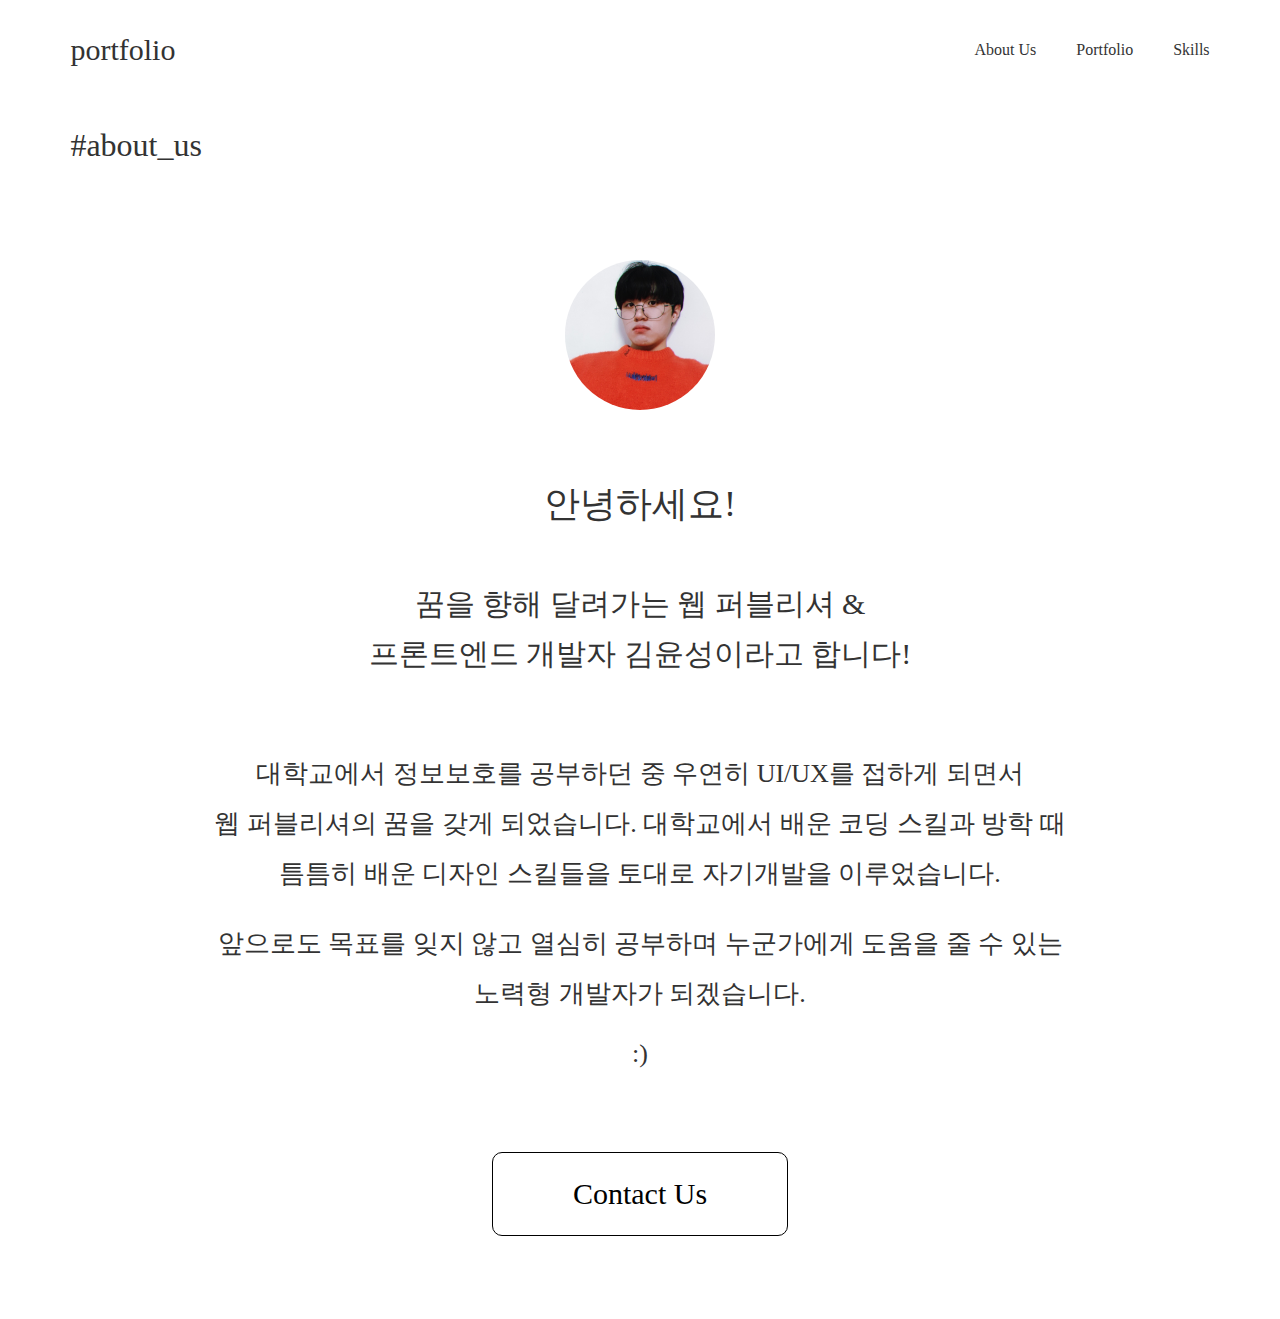
==== index.html @ e4e5bfb5 "Add files via upload" ====
<!DOCTYPE html>
<html lang="en">
<head>
    <meta charset="UTF-8">
    <meta name="viewport" content="width=device-width, initial-scale=1.0">
    <link rel="stylesheet" href="style/index-header.css">
    <title>Document</title>
</head>
<body>
    <header>
        <div class="mobile_header">
            <div class="logo">portfolio</div>

            <div class="hamburger_menu">
                <span class="line" id="top"></span>
                <span class="line" id="middle"></span>
                <span class="line" id="bottom"></span>
            </div>

            <ul class="pc_header-menu">
                <li><a href="">About Us</a></li>
                <li><a href="">Portfolio</a></li>
                <li><a href="">Skills</a></li>
            </ul>
        </div>

    </header>

    <div class="bodywrap">
        <section class="contents">
            <div class="contents-header">#about_us</div>
            <div class="contents-profile_image"><img src="image/profile_image.jpg"></div>
            <h2>안녕하세요!</h2>
            <h1>꿈을 향해 달려가는 웹 퍼블리셔 &<br>프론트엔드 개발자 김윤성이라고 합니다!</h1>
            <div class="contents-info">
                <p>대학교에서 정보보호를 공부하던 중 우연히 UI/UX를<br>
                    접하게 되면서 웹 퍼블리셔의 꿈을 갖게 되었습니다.<br>
                </p>
                <p>대학교에서 배운 코딩 스킬과 방학 때 틈틈히 배운<br>
                    디자인 스킬들을 토대로 자기개발을 이루었습니다.<br>
                </p>
                <p>앞으로도 목표를 잊지 않고 열심히 공부하며 누군가에게 도움을<br>
                    줄 수 있는 노력형 개발자가 되겠습니다.<br>
                </p>
                :)
            </div>

            <div class="pc_contents-info">
                <p>대학교에서 정보보호를 공부하던 중 우연히 UI/UX를 접하게 되면서<br>
                    웹 퍼블리셔의 꿈을 갖게 되었습니다. 대학교에서 배운 코딩 스킬과 방학 때<br>
                    틈틈히 배운 디자인 스킬들을 토대로 자기개발을 이루었습니다.<br>
                </p>
                <p>앞으로도 목표를 잊지 않고 열심히 공부하며 누군가에게 도움을 줄 수 있는<br>
                    노력형 개발자가 되겠습니다.<br>
                </p>
                :)
            </div>
        </section>

        <section class="contact_button">
            <button>Contact Us</button>
        </section>
    </div>

    <div class="modal">
        <div class="modal_layer">
            <div class="modal_layer-header">#contact_us</div>
            <ul class="modal_layer-table">
                <li>E-mail</li>
                <li>gys_0007@naver.com</li>
                <li>H.P.</li>
                <li>+82 6628 2462</li>
                <li>Github</li>
                <li>github.com</li>
            </ul>

            <div class="close_btn">
                <span class="line" id="top"></span>
                <span class="line" id="bottom"></span>
            </div>
        </div>
    </div>

    <section class="hamburger_menu-submenu">
        <div class="submenu">
            <ul>
                <li><a href="/">About Us</a></li>
                <li><a href="/">Portfolio</a></li>
                <li><a href="/">Skills</a></li>
            </ul>
        </div>
    </section>

    <div class=pc_header">
    </div>

    <script src="script/index.js"></script>
</body>
</html>
---- style/index-header.css ----
@charset "UTF-8";
* {
  margin: 0;
  padding: 0;
  font-family: '고도 M';
  font-size: 16px;
  box-sizing: border-box;
  list-style: none;
  color: #333;
}

a {
  display: block;
  text-decoration: none;
  color: #333;
}

body {
  width: 100%;
  height: 100%;
}

header {
  z-index: 999;
  background-color: #fff;
  top: 0;
  position: fixed;
  width: 100%;
  height: 3.975rem;
}

header .mobile_header {
  display: flex;
  justify-content: space-between;
  align-items: center;
  margin: 0 auto;
  width: 89%;
  height: 100%;
}

header .mobile_header .pc_header-menu {
  display: none;
}

header .hamburger_menu {
  position: relative;
  width: 1.25rem;
  height: 1rem;
}

header .hamburger_menu .line {
  transition: top 0.3s, transform 0.3s;
  position: absolute;
  width: 1.25rem;
  height: 1px;
  background-color: #000;
}

header .hamburger_menu #top {
  top: 0rem;
}

header .hamburger_menu #middle {
  top: 0.5rem;
}

header .hamburger_menu #bottom {
  top: 1rem;
}

.bodywrap {
  margin: 0 auto;
  margin-top: 3.975rem;
  width: 89%;
}

.bodywrap .contents {
  width: 100%;
}

.bodywrap .contents .contents-header {
  width: 100%;
  height: 2rem;
  line-height: 2rem;
}

.bodywrap .contents .contents-profile_image {
  width: 100%;
  margin: 0 auto;
  text-align: center;
  height: 5.125rem;
  margin: 20px 0;
}

.bodywrap .contents .contents-profile_image img {
  border-radius: 50px;
  width: 5.125rem;
}

.bodywrap .contents h2 {
  text-align: center;
  font-weight: 300;
  font-size: 1rem;
}

.bodywrap .contents h1 {
  text-align: center;
  margin-top: 1.25rem;
  font-size: 0.625rem;
  font-weight: 300;
  line-height: 1.25rem;
}

.bodywrap .contents .contents-info {
  margin-top: 2.9375rem;
  text-align: center;
  font-size: 0.625rem;
}

.bodywrap .contents .contents-info p {
  line-height: 1.25rem;
  font-size: 0.625rem;
  font-family: "나눔바른고딕";
  margin-bottom: 1rem;
  color: #3B3B3B;
}

.bodywrap .contact_button {
  text-align: center;
  margin: 5.125rem 0;
}

.bodywrap .contact_button button {
  color: #000;
  padding: 1rem 3.75rem;
  border-radius: 10px;
  background-color: transparent;
  border: 1px solid #000;
  transition: all 0.3s;
}

.bodywrap .contact_button button:hover {
  background-color: #000;
  color: #fff;
}

.modal {
  display: none;
  position: fixed;
  top: 0;
  left: 0;
  width: 100%;
  height: 100%;
  background-color: rgba(40, 40, 40, 0.5);
}

.modal .modal_layer {
  position: absolute;
  margin: 0 auto;
  top: 50%;
  left: 50%;
  margin: -9.187rem 0 0 -39%;
  width: 78%;
  height: 18.375rem;
  background-color: #fff;
}

.modal .modal_layer .modal_layer-header {
  font-size: 1rem;
  padding: 1.25rem;
  margin: 0 auto;
}

.modal .modal_layer .modal_layer-table {
  display: grid;
  grid-template-columns: 40% 80%;
  text-align: left;
  width: 78.125%;
  margin: 0 auto;
}

.modal .modal_layer .modal_layer-table li {
  padding: 10px 0;
}

.modal .modal_layer .modal_layer-table li:nth-child(2n-1) {
  font-size: 0.875rem;
}

.modal .modal_layer .modal_layer-table li:nth-child(2n) {
  font-family: "나눔바른고딕";
  font-size: 0.875rem;
  width: 60%;
}

.modal .modal_layer .close_btn {
  position: relative;
  width: 20px;
  height: 20px;
  margin: 0 auto;
  margin-top: 80px;
}

.modal .modal_layer .close_btn .line {
  position: absolute;
  top: 50%;
  display: block;
  width: 100%;
  height: 1px;
  background-color: #000;
}

.modal .modal_layer .close_btn #top {
  transform: rotate(45deg);
}

.modal .modal_layer .close_btn #bottom {
  transform: rotate(-45deg);
}

.hamburger_menu-submenu {
  display: none;
  position: fixed;
  top: 3.975rem;
  left: 0;
  background-color: rgba(40, 40, 40, 0.5);
  width: 100%;
  height: 100%;
}

.hamburger_menu-submenu .submenu {
  transition: all 0.5s;
  position: absolute;
  left: 100%;
  width: 50%;
  background-color: #fff;
  height: 100%;
}

.hamburger_menu-submenu .submenu ul {
  margin-top: 15px;
}

.hamburger_menu-submenu .submenu ul li a {
  padding: 15px 40px;
  font-size: 1.25rem;
}

@media all and (min-width: 768px) {
  header {
    height: 5rem;
  }
  header .mobile_header .logo {
    font-size: 1.5rem;
  }
  header .mobile_header .hamburger_menu {
    width: 1.875rem;
    height: 1.5rem;
  }
  header .mobile_header .hamburger_menu .line {
    width: 100%;
  }
  header .mobile_header .hamburger_menu #top {
    top: 0rem;
  }
  header .mobile_header .hamburger_menu #middle {
    top: 0.75rem;
  }
  header .mobile_header .hamburger_menu #bottom {
    top: 1.5rem;
  }
  .bodywrap {
    margin-top: 5rem;
    width: 89%;
  }
  .bodywrap .contents .contents-header {
    font-size: 1.875rem;
    height: 4rem;
    line-height: 4rem;
  }
  .bodywrap .contents .contents-profile_image {
    width: 100%;
    margin: 0 auto;
    text-align: center;
    height: 6.25rem;
    margin: 30px 0;
  }
  .bodywrap .contents .contents-profile_image img {
    border-radius: 50px;
    width: 6.25rem;
  }
  .bodywrap .contents h2 {
    font-size: 1.875rem;
  }
  .bodywrap .contents h1 {
    margin-top: 1.875rem;
    font-size: 1.25rem;
    line-height: 1.875rem;
  }
  .bodywrap .contents .contents-info {
    margin-top: 5.1875rem;
    font-size: 1.25rem;
  }
  .bodywrap .contents .contents-info p {
    line-height: 1.875rem;
    font-size: 1.25rem;
    margin-bottom: 1.25rem;
  }
  .bodywrap .contact_button {
    margin: 5.1875rem 0;
  }
  .bodywrap .contact_button button {
    padding: 1.5rem 5rem;
    font-size: 1.875rem;
  }
  .modal {
    display: none;
    position: fixed;
    top: 0;
    left: 0;
    width: 100%;
    height: 100%;
    background-color: rgba(40, 40, 40, 0.5);
  }
  .modal .modal_layer {
    position: absolute;
    margin: 0 auto;
    top: 50%;
    left: 50%;
    margin: -9.187rem 0 0 -39%;
    width: 78%;
    height: 18.375rem;
    background-color: #fff;
  }
  .modal .modal_layer .modal_layer-header {
    font-size: 1rem;
    padding: 1.25rem;
    margin: 0 auto;
  }
  .modal .modal_layer .modal_layer-table {
    display: grid;
    grid-template-columns: 40% 80%;
    text-align: left;
    width: 78.125%;
    margin: 0 auto;
  }
  .modal .modal_layer .modal_layer-table li {
    padding: 10px 0;
  }
  .modal .modal_layer .modal_layer-table li:nth-child(2n-1) {
    font-size: 0.875rem;
  }
  .modal .modal_layer .modal_layer-table li:nth-child(2n) {
    font-family: "나눔바른고딕";
    font-size: 0.875rem;
    width: 60%;
  }
  .modal .modal_layer .close_btn {
    position: relative;
    width: 20px;
    height: 20px;
    margin: 0 auto;
    margin-top: 80px;
  }
  .modal .modal_layer .close_btn .line {
    position: absolute;
    top: 50%;
    display: block;
    width: 100%;
    height: 1px;
    background-color: #000;
  }
  .modal .modal_layer .close_btn #top {
    transform: rotate(45deg);
  }
  .modal .modal_layer .close_btn #bottom {
    transform: rotate(-45deg);
  }
  .hamburger_menu-submenu {
    display: none;
    position: fixed;
    top: 5rem;
    left: 0;
    background-color: rgba(40, 40, 40, 0.5);
    width: 100%;
    height: 100%;
  }
  .hamburger_menu-submenu .submenu {
    transition: all 0.5s;
    position: absolute;
    left: 100%;
    width: 50%;
    background-color: #fff;
    height: 100%;
  }
  .hamburger_menu-submenu .submenu ul {
    margin-top: 15px;
  }
  .hamburger_menu-submenu .submenu ul li a {
    padding: 15px 40px;
    font-size: 1.25rem;
  }
}

@media all and (min-width: 1024px) {
  header {
    height: 6.25rem;
  }
  header .mobile_header .pc_header-menu {
    display: flex;
    justify-content: flex-end;
  }
  header .mobile_header .pc_header-menu li {
    margin: 0 1.25rem;
  }
  header .mobile_header .pc_header-menu li:last-child {
    margin-right: 0;
  }
  header .mobile_header .logo {
    font-size: 1.8755rem;
  }
  header .mobile_header .hamburger_menu {
    display: none;
  }
  .bodywrap {
    margin-top: 6.25rem;
    width: 89%;
  }
  .bodywrap .contents .contents-header {
    font-size: 2rem;
    height: 5.625rem;
    line-height: 5.625rem;
  }
  .bodywrap .contents .contents-profile_image {
    width: 100%;
    margin: 0 auto;
    text-align: center;
    height: 9.375rem;
    margin: 4.375rem 0;
  }
  .bodywrap .contents .contents-profile_image img {
    border-radius: 50%;
    width: 9.375rem;
  }
  .bodywrap .contents h2 {
    font-size: 2.25rem;
  }
  .bodywrap .contents h1 {
    margin-top: 3.125rem;
    font-size: 1.875rem;
    line-height: 3.125rem;
  }
  .bodywrap .contents .contents-info {
    display: none;
  }
  .bodywrap .contents .pc_contents-info {
    text-align: center;
    margin-top: 4.375rem;
    font-size: 1.625rem;
    font-weight: 300;
  }
  .bodywrap .contents .pc_contents-info p {
    font-weight: 300;
    font-family: "나눔바른고딕";
    line-height: 3.125rem;
    font-size: 1.625rem;
    margin-bottom: 1.25rem;
  }
  .bodywrap .contact_button {
    margin: 5.1875rem 0;
  }
  .bodywrap .contact_button button {
    padding: 1.5rem 5rem;
    font-size: 1.875rem;
  }
  .modal {
    display: none;
    position: fixed;
    top: 0;
    left: 0;
    width: 100%;
    height: 100%;
    background-color: rgba(40, 40, 40, 0.5);
  }
  .modal .modal_layer {
    position: absolute;
    margin: 0 auto;
    top: 50%;
    left: 50%;
    margin: -9.187rem 0 0 -39%;
    width: 78%;
    height: 18.375rem;
    background-color: #fff;
  }
  .modal .modal_layer .modal_layer-header {
    font-size: 1rem;
    padding: 1.25rem;
    margin: 0 auto;
  }
  .modal .modal_layer .modal_layer-table {
    display: grid;
    grid-template-columns: 40% 80%;
    text-align: left;
    width: 78.125%;
    margin: 0 auto;
  }
  .modal .modal_layer .modal_layer-table li {
    padding: 10px 0;
  }
  .modal .modal_layer .modal_layer-table li:nth-child(2n-1) {
    font-size: 0.875rem;
  }
  .modal .modal_layer .modal_layer-table li:nth-child(2n) {
    font-family: "나눔바른고딕";
    font-size: 0.875rem;
    width: 60%;
  }
  .modal .modal_layer .close_btn {
    position: relative;
    width: 20px;
    height: 20px;
    margin: 0 auto;
    margin-top: 80px;
  }
  .modal .modal_layer .close_btn .line {
    position: absolute;
    top: 50%;
    display: block;
    width: 100%;
    height: 1px;
    background-color: #000;
  }
  .modal .modal_layer .close_btn #top {
    transform: rotate(45deg);
  }
  .modal .modal_layer .close_btn #bottom {
    transform: rotate(-45deg);
  }
  .hamburger_menu-submenu {
    display: none;
    position: fixed;
    top: 6.25rem;
    left: 0;
    background-color: rgba(40, 40, 40, 0.5);
    width: 100%;
    height: 100%;
  }
  .hamburger_menu-submenu .submenu {
    transition: all 0.5s;
    position: absolute;
    left: 100%;
    width: 50%;
    background-color: #fff;
    height: 100%;
  }
  .hamburger_menu-submenu .submenu ul {
    margin-top: 15px;
  }
  .hamburger_menu-submenu .submenu ul li a {
    padding: 15px 40px;
    font-size: 1.25rem;
  }
}
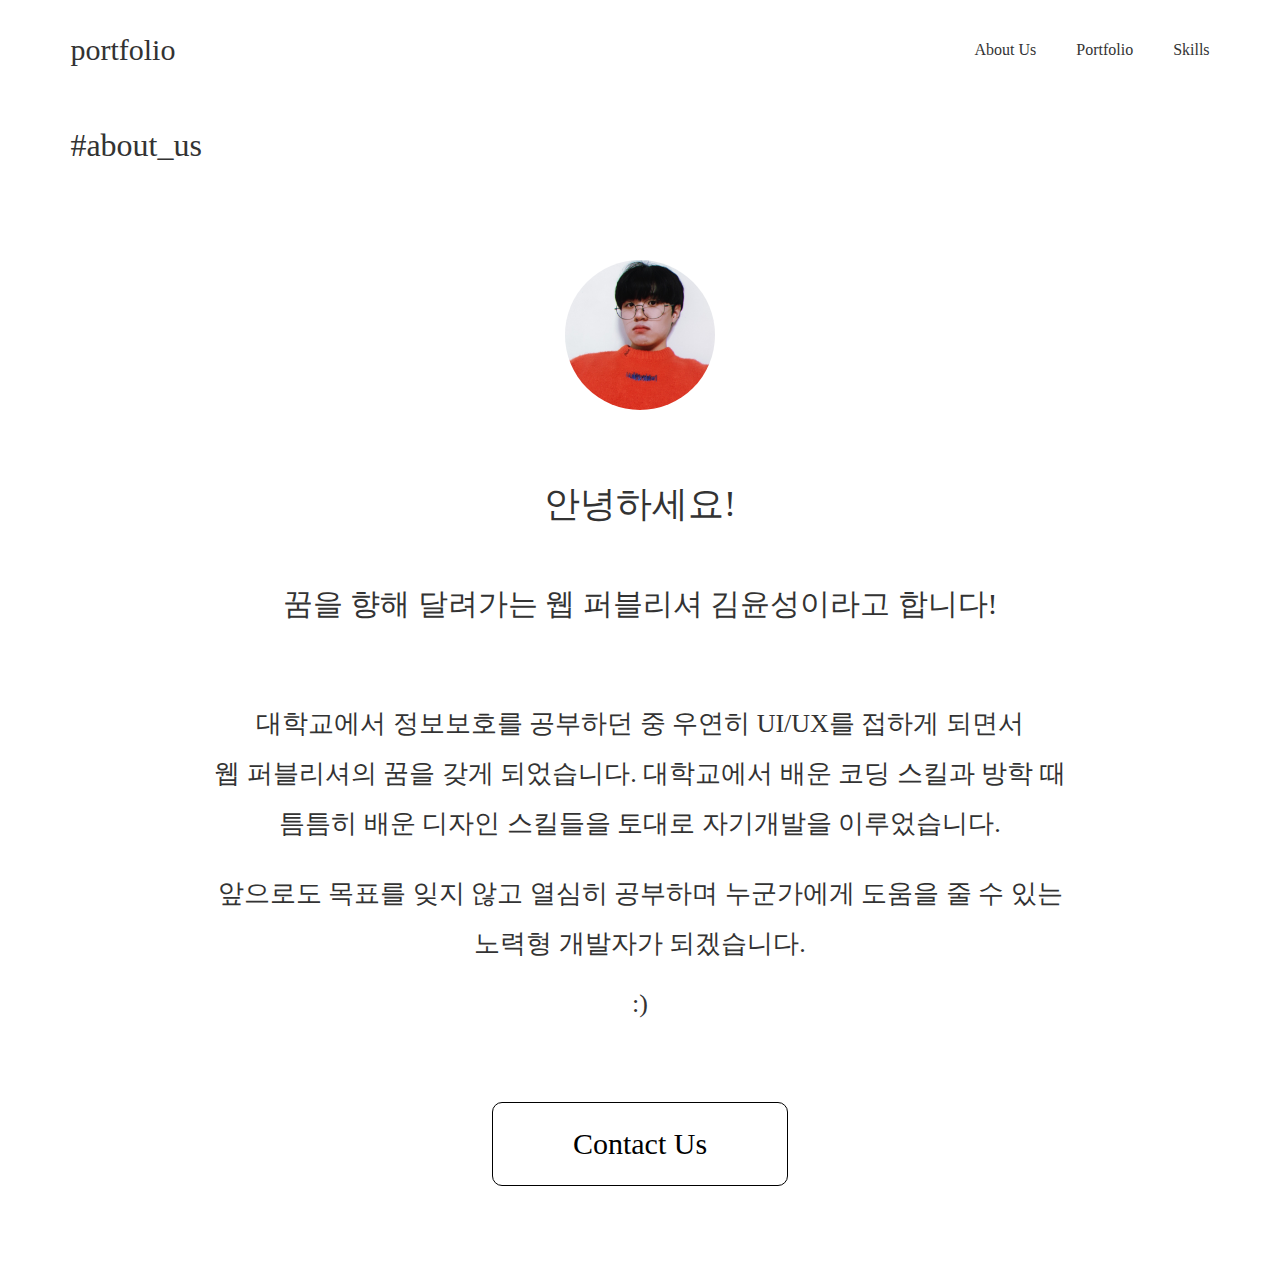
==== commit 8bde92a3: "desktop" ====
--- a/index.html
+++ b/index.html
@@ -30,8 +30,8 @@
         <section class="contents">
             <div class="contents-header">#about_us</div>
             <div class="contents-profile_image"><img src="image/profile_image.jpg"></div>
-            <h2>안녕하세요!</h2>
-            <h1>꿈을 향해 달려가는 웹 퍼블리셔 &<br>프론트엔드 개발자 김윤성이라고 합니다!</h1>
+            <h1>안녕하세요!</h1>
+            <h2>꿈을 향해 달려가는 웹 퍼블리셔 김윤성이라고 합니다!</h2>
             <div class="contents-info">
                 <p>대학교에서 정보보호를 공부하던 중 우연히 UI/UX를<br>
                     접하게 되면서 웹 퍼블리셔의 꿈을 갖게 되었습니다.<br>
--- a/style/index-header.css
+++ b/style/index-header.css
@@ -4,7 +4,8 @@
   padding: 0;
   font-family: '고도 M';
   font-size: 16px;
-  box-sizing: border-box;
+  -webkit-box-sizing: border-box;
+          box-sizing: border-box;
   list-style: none;
   color: #333;
 }
@@ -30,9 +31,15 @@
 }
 
 header .mobile_header {
+  display: -webkit-box;
+  display: -ms-flexbox;
   display: flex;
-  justify-content: space-between;
-  align-items: center;
+  -webkit-box-pack: justify;
+      -ms-flex-pack: justify;
+          justify-content: space-between;
+  -webkit-box-align: center;
+      -ms-flex-align: center;
+          align-items: center;
   margin: 0 auto;
   width: 89%;
   height: 100%;
@@ -49,7 +56,10 @@
 }
 
 header .hamburger_menu .line {
+  -webkit-transition: top 0.3s, -webkit-transform 0.3s;
+  transition: top 0.3s, -webkit-transform 0.3s;
   transition: top 0.3s, transform 0.3s;
+  transition: top 0.3s, transform 0.3s, -webkit-transform 0.3s;
   position: absolute;
   width: 1.25rem;
   height: 1px;
@@ -97,13 +107,13 @@
   width: 5.125rem;
 }
 
-.bodywrap .contents h2 {
+.bodywrap .contents h1 {
   text-align: center;
   font-weight: 300;
   font-size: 1rem;
 }
 
-.bodywrap .contents h1 {
+.bodywrap .contents h2 {
   text-align: center;
   margin-top: 1.25rem;
   font-size: 0.625rem;
@@ -136,6 +146,7 @@
   border-radius: 10px;
   background-color: transparent;
   border: 1px solid #000;
+  -webkit-transition: all 0.3s;
   transition: all 0.3s;
 }
 
@@ -172,8 +183,10 @@
 }
 
 .modal .modal_layer .modal_layer-table {
+  display: -ms-grid;
   display: grid;
-  grid-template-columns: 40% 80%;
+  -ms-grid-columns: 40% 80%;
+      grid-template-columns: 40% 80%;
   text-align: left;
   width: 78.125%;
   margin: 0 auto;
@@ -211,11 +224,13 @@
 }
 
 .modal .modal_layer .close_btn #top {
-  transform: rotate(45deg);
+  -webkit-transform: rotate(45deg);
+          transform: rotate(45deg);
 }
 
 .modal .modal_layer .close_btn #bottom {
-  transform: rotate(-45deg);
+  -webkit-transform: rotate(-45deg);
+          transform: rotate(-45deg);
 }
 
 .hamburger_menu-submenu {
@@ -229,6 +244,7 @@
 }
 
 .hamburger_menu-submenu .submenu {
+  -webkit-transition: all 0.5s;
   transition: all 0.5s;
   position: absolute;
   left: 100%;
@@ -289,10 +305,10 @@
     border-radius: 50px;
     width: 6.25rem;
   }
+  .bodywrap .contents h1 {
+    font-size: 1.875rem;
+  }
   .bodywrap .contents h2 {
-    font-size: 1.875rem;
-  }
-  .bodywrap .contents h1 {
     margin-top: 1.875rem;
     font-size: 1.25rem;
     line-height: 1.875rem;
@@ -338,8 +354,10 @@
     margin: 0 auto;
   }
   .modal .modal_layer .modal_layer-table {
+    display: -ms-grid;
     display: grid;
-    grid-template-columns: 40% 80%;
+    -ms-grid-columns: 40% 80%;
+        grid-template-columns: 40% 80%;
     text-align: left;
     width: 78.125%;
     margin: 0 auto;
@@ -371,10 +389,12 @@
     background-color: #000;
   }
   .modal .modal_layer .close_btn #top {
-    transform: rotate(45deg);
+    -webkit-transform: rotate(45deg);
+            transform: rotate(45deg);
   }
   .modal .modal_layer .close_btn #bottom {
-    transform: rotate(-45deg);
+    -webkit-transform: rotate(-45deg);
+            transform: rotate(-45deg);
   }
   .hamburger_menu-submenu {
     display: none;
@@ -386,6 +406,7 @@
     height: 100%;
   }
   .hamburger_menu-submenu .submenu {
+    -webkit-transition: all 0.5s;
     transition: all 0.5s;
     position: absolute;
     left: 100%;
@@ -407,8 +428,12 @@
     height: 6.25rem;
   }
   header .mobile_header .pc_header-menu {
+    display: -webkit-box;
+    display: -ms-flexbox;
     display: flex;
-    justify-content: flex-end;
+    -webkit-box-pack: end;
+        -ms-flex-pack: end;
+            justify-content: flex-end;
   }
   header .mobile_header .pc_header-menu li {
     margin: 0 1.25rem;
@@ -442,10 +467,10 @@
     border-radius: 50%;
     width: 9.375rem;
   }
+  .bodywrap .contents h1 {
+    font-size: 2.25rem;
+  }
   .bodywrap .contents h2 {
-    font-size: 2.25rem;
-  }
-  .bodywrap .contents h1 {
     margin-top: 3.125rem;
     font-size: 1.875rem;
     line-height: 3.125rem;
@@ -498,8 +523,10 @@
     margin: 0 auto;
   }
   .modal .modal_layer .modal_layer-table {
+    display: -ms-grid;
     display: grid;
-    grid-template-columns: 40% 80%;
+    -ms-grid-columns: 40% 80%;
+        grid-template-columns: 40% 80%;
     text-align: left;
     width: 78.125%;
     margin: 0 auto;
@@ -531,10 +558,12 @@
     background-color: #000;
   }
   .modal .modal_layer .close_btn #top {
-    transform: rotate(45deg);
+    -webkit-transform: rotate(45deg);
+            transform: rotate(45deg);
   }
   .modal .modal_layer .close_btn #bottom {
-    transform: rotate(-45deg);
+    -webkit-transform: rotate(-45deg);
+            transform: rotate(-45deg);
   }
   .hamburger_menu-submenu {
     display: none;
@@ -546,6 +575,7 @@
     height: 100%;
   }
   .hamburger_menu-submenu .submenu {
+    -webkit-transition: all 0.5s;
     transition: all 0.5s;
     position: absolute;
     left: 100%;
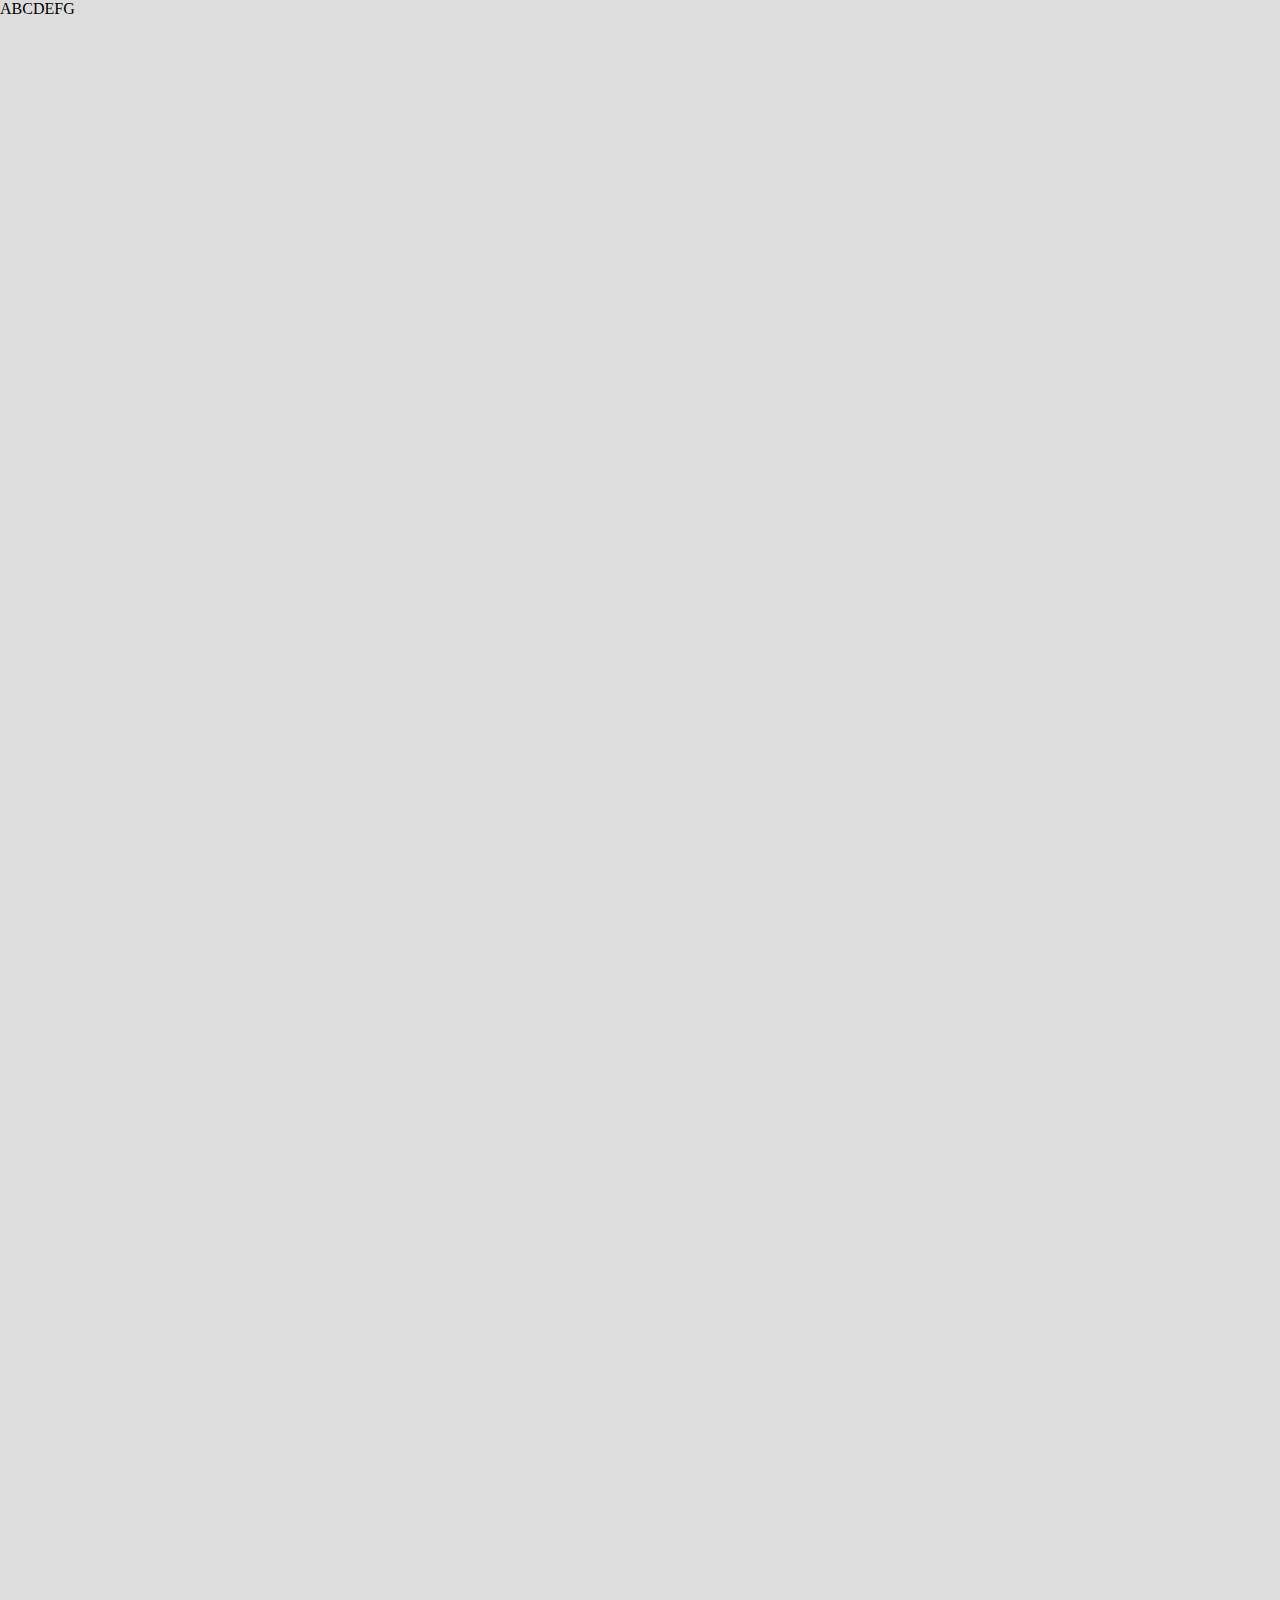
==== commit d7ed1430: "portfolio" ====
--- a/index.html
+++ b/index.html
@@ -2,98 +2,23 @@
 <html lang="en">
 <head>
     <meta charset="UTF-8">
+    <meta http-equiv="X-UA-Compatible" content="IE=edge">
     <meta name="viewport" content="width=device-width, initial-scale=1.0">
-    <link rel="stylesheet" href="style/index-header.css">
+    <link rel="stylesheet" href="style/index.css">
     <title>Document</title>
 </head>
 <body>
-    <header>
-        <div class="mobile_header">
-            <div class="logo">portfolio</div>
-
-            <div class="hamburger_menu">
-                <span class="line" id="top"></span>
-                <span class="line" id="middle"></span>
-                <span class="line" id="bottom"></span>
-            </div>
-
-            <ul class="pc_header-menu">
-                <li><a href="">About Us</a></li>
-                <li><a href="">Portfolio</a></li>
-                <li><a href="">Skills</a></li>
-            </ul>
-        </div>
-
-    </header>
-
-    <div class="bodywrap">
-        <section class="contents">
-            <div class="contents-header">#about_us</div>
-            <div class="contents-profile_image"><img src="image/profile_image.jpg"></div>
-            <h1>안녕하세요!</h1>
-            <h2>꿈을 향해 달려가는 웹 퍼블리셔 김윤성이라고 합니다!</h2>
-            <div class="contents-info">
-                <p>대학교에서 정보보호를 공부하던 중 우연히 UI/UX를<br>
-                    접하게 되면서 웹 퍼블리셔의 꿈을 갖게 되었습니다.<br>
-                </p>
-                <p>대학교에서 배운 코딩 스킬과 방학 때 틈틈히 배운<br>
-                    디자인 스킬들을 토대로 자기개발을 이루었습니다.<br>
-                </p>
-                <p>앞으로도 목표를 잊지 않고 열심히 공부하며 누군가에게 도움을<br>
-                    줄 수 있는 노력형 개발자가 되겠습니다.<br>
-                </p>
-                :)
-            </div>
-
-            <div class="pc_contents-info">
-                <p>대학교에서 정보보호를 공부하던 중 우연히 UI/UX를 접하게 되면서<br>
-                    웹 퍼블리셔의 꿈을 갖게 되었습니다. 대학교에서 배운 코딩 스킬과 방학 때<br>
-                    틈틈히 배운 디자인 스킬들을 토대로 자기개발을 이루었습니다.<br>
-                </p>
-                <p>앞으로도 목표를 잊지 않고 열심히 공부하며 누군가에게 도움을 줄 수 있는<br>
-                    노력형 개발자가 되겠습니다.<br>
-                </p>
-                :)
-            </div>
-        </section>
-
-        <section class="contact_button">
-            <button>Contact Us</button>
-        </section>
-    </div>
-
-    <div class="modal">
-        <div class="modal_layer">
-            <div class="modal_layer-header">#contact_us</div>
-            <ul class="modal_layer-table">
-                <li>E-mail</li>
-                <li>gys_0007@naver.com</li>
-                <li>H.P.</li>
-                <li>+82 6628 2462</li>
-                <li>Github</li>
-                <li>github.com</li>
-            </ul>
-
-            <div class="close_btn">
-                <span class="line" id="top"></span>
-                <span class="line" id="bottom"></span>
-            </div>
-        </div>
-    </div>
-
-    <section class="hamburger_menu-submenu">
-        <div class="submenu">
-            <ul>
-                <li><a href="/">About Us</a></li>
-                <li><a href="/">Portfolio</a></li>
-                <li><a href="/">Skills</a></li>
-            </ul>
-        </div>
-    </section>
-
-    <div class=pc_header">
-    </div>
-
-    <script src="script/index.js"></script>
+    <div class="scroll" 
+    data-0 = "font-size:16px;"
+    data-500 = "font-size: 500px;">ABCDEFG</div>
+    <script src="script/jquery-3.5.1.min.js"></script>
+    <script src="script/skrollr.js"></script>
+    <script type="text/javascript">
+        var s = skrollr.init({
+            edgeStrategy: 'set',
+            easing: 'linear'
+        });
+    </script>
+    <script src="script/script.js"></script>
 </body>
 </html>--- a/style/index.css
+++ b/style/index.css
@@ -0,0 +1,15 @@
+* {
+  margin: 0;
+  padding: 0;
+}
+
+html, body {
+  width: 100%;
+  height: 100%;
+}
+
+.scroll {
+  width: 100%;
+  background-color: #ddd;
+  height: 3000px;
+}
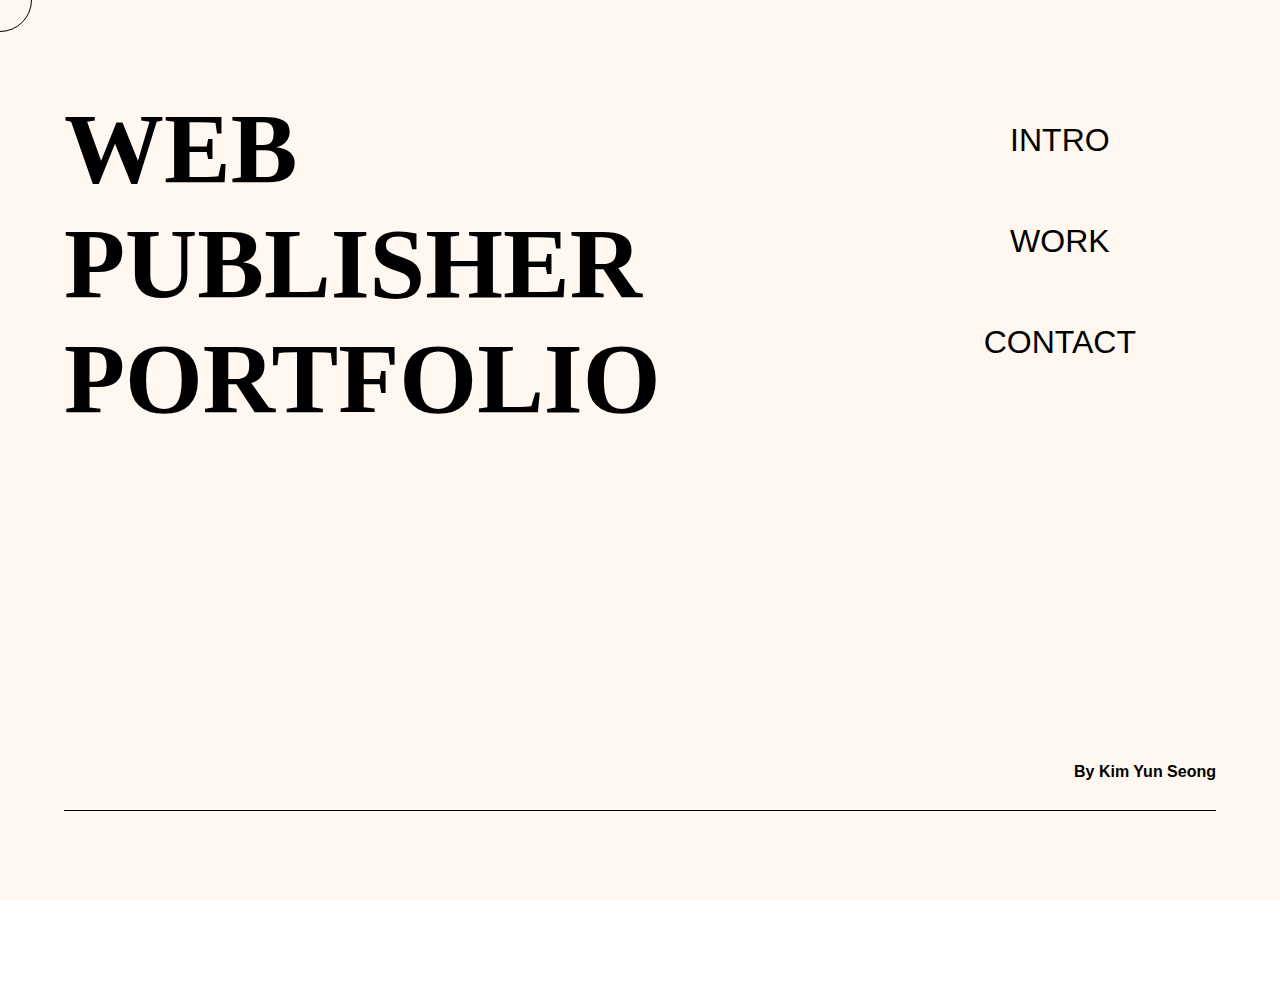
==== commit bba85be5: "fff" ====
--- a/index.html
+++ b/index.html
@@ -4,21 +4,208 @@
     <meta charset="UTF-8">
     <meta http-equiv="X-UA-Compatible" content="IE=edge">
     <meta name="viewport" content="width=device-width, initial-scale=1.0">
-    <link rel="stylesheet" href="style/index.css">
+    <link rel="stylesheet" href="style/portfolio.css">
+    <link rel="stylesheet" href="style/jquery.pagepiling.css">
+    <link rel="stylesheet" href="style/swiper-bundle.min.css" />
+    <link rel="stylesheet" href="https://pro.fontawesome.com/releases/v5.10.0/css/all.css" integrity="sha384-AYmEC3Yw5cVb3ZcuHtOA93w35dYTsvhLPVnYs9eStHfGJvOvKxVfELGroGkvsg+p" crossorigin="anonymous"/>
     <title>Document</title>
 </head>
 <body>
-    <div class="scroll" 
-    data-0 = "font-size:16px;"
-    data-500 = "font-size: 500px;">ABCDEFG</div>
+    <div id="pagepiling">
+
+        <div class="cursor"></div>
+        <div class="home_button">
+            <i class="fas fa-home"></i>
+        </div>
+        <div class="main_section section active" id="section1">
+
+            <div class="subject-container">
+                <h1>WEB<br>PUBLISHER<br>PORTFOLIO</h1>
+                <span>By Kim Yun Seong</span>
+            </div>
+            
+            <nav>
+                <ul class="scroll_section" id="myMenu">
+                    <li data-menuanchor="intro" class="active"><a href="#intro">INTRO</a></li>
+                    <li data-menuanchor="work"><a href="#work">WORK</a></li>
+                    <li data-menuanchor="contact"><a href="#contact">CONTACT</a></li>
+                </ul>
+            </nav>
+        </div>
+
+        <div class="intro_section section" id="section2">
+            <img src="image/wallTexture.jpg" alt="wallTexture">
+            <svg id="background_char" width="165" height="45" viewBox="0 0 165 45" fill="none" xmlns="http://www.w3.org/2000/svg">
+                <path d="M5.85938 44H0.380859L7.79297 1.34375H13.2715L5.85938 44Z" fill="black"/>
+                <path d="M47.9297 44H42.5977L27.3633 10.8945L21.6211 44H16.084L23.4961 1.34375H28.8281L44.0918 34.5957L49.8633 1.34375H55.3418L47.9297 44Z" fill="black"/>
+                <path d="M92.1973 5.97266H78.9258L72.334 44H66.8555L73.4473 5.97266H60.1758L60.9961 1.34375H93.0176L92.1973 5.97266Z" fill="black"/>
+                <path d="M110.361 26.7441H100.518L97.5293 44H91.9922L99.4043 1.34375L112.236 1.37305C116.709 1.39258 120.117 2.52539 122.461 4.77148C124.805 7.01758 125.791 10.0742 125.42 13.9414C125.205 16.6172 124.229 18.9707 122.49 21.002C120.771 23.0332 118.477 24.5664 115.605 25.6016L122.227 43.6191L122.197 44H116.338L110.361 26.7441ZM101.309 22.1445L109.395 22.1738C112.207 22.1738 114.58 21.4316 116.514 19.9473C118.447 18.4434 119.58 16.4414 119.912 13.9414C120.205 11.5 119.717 9.58594 118.447 8.19922C117.178 6.8125 115.244 6.08008 112.646 6.00195L104.121 5.97266L101.309 22.1445Z" fill="black"/>
+                <path d="M143.818 44.5859C141.104 44.5273 138.74 43.873 136.729 42.623C134.736 41.373 133.164 39.5371 132.012 37.1152C130.859 34.6738 130.225 31.9395 130.107 28.9121C129.99 26.5488 130.254 23.6289 130.898 20.1523C131.543 16.6758 132.656 13.541 134.238 10.748C135.82 7.95508 137.744 5.71875 140.01 4.03906C143.076 1.77344 146.572 0.679688 150.498 0.757812C154.658 0.835938 157.939 2.28125 160.342 5.09375C162.744 7.88672 164.033 11.6758 164.209 16.4609C164.287 18.5117 164.072 21.1191 163.564 24.2832C163.076 27.4473 162.188 30.3867 160.898 33.1016C159.629 35.8164 158.008 38.0918 156.035 39.9277C152.598 43.1309 148.525 44.6836 143.818 44.5859ZM158.789 17.8086C158.906 13.9609 158.232 10.9824 156.768 8.87305C155.303 6.74414 153.125 5.64062 150.234 5.5625C147.617 5.48438 145.273 6.1875 143.203 7.67188C141.152 9.15625 139.463 11.3828 138.135 14.3516C136.826 17.3008 135.996 21.041 135.645 25.5723L135.557 27.4766C135.439 31.3047 136.123 34.3027 137.607 36.4707C139.092 38.6387 141.25 39.7617 144.082 39.8398C147.773 39.9375 150.83 38.6094 153.252 35.8555C155.693 33.082 157.314 29.1953 158.115 24.1953C158.506 21.7344 158.73 19.6055 158.789 17.8086Z" fill="black"/>
+                </svg>
+                
+
+
+            <section class="contents-wrapper">
+                <h3>Hello!</h3>
+    
+                <div class="info-wrapper">
+                    <article class="profile_info">
+    
+                        <h1>동적인 웹을 만들기 좋아하는 신인 웹 퍼블리셔 김윤성이라고 합니다.<span></span></h1>
+                        <p>대학교에서 전공 공부를 하던 중, 우연히 <strong>UI/UX</strong>를 접하고 나서 웹 디자인의 매력에 빠지게 되었습니다.
+                            대학교에서 배운 코딩 스킬과 방학 때 틈틈히 배운 디자인 기술들로 자기 계발을 이루었습니다.
+                            최신 기술과 디자인 트렌드를 반영하며, 여러가지 웹 사이트를 보며 연구해 효율적인 컨텐츠를 제작하고 있습니다. 
+                            앞으로도 꾸준하게 공부하여 더 나은 모습을 보여주는 노력형 개발자가 되겠습니다.
+                        </p>
+                    </article>
+                    <article class="skills_info">
+                        <h2>저는 이러한 스킬들을 익혔습니다.<span></span></h2>
+                            <ul>
+                                <li><h1>HTML</h1>
+                                    <p><i class="fas fa-check"></i>&nbsp;&nbsp;&nbsp;웹표준을 준수하며 HTML5 페이지 코딩을 할 수 있습니다.</p>
+                                </li>
+        
+                                <li><h1>CSS</h1>
+                                    <p><i class="fas fa-check"></i>&nbsp;&nbsp;&nbsp;CSS3 문법에 맞춰 코딩할 수 있습니다.</p>
+                                    <p><i class="fas fa-check"></i>&nbsp;&nbsp;&nbsp;반응형 웹에 맞춰 디자인이 가능합니다</p>
+                                    <p><i class="fas fa-check"></i>&nbsp;&nbsp;&nbsp;FLEX와 GRID 레이아웃을 그려낼 수 있습니다.</p>
+                                </li>
+        
+                                <li><h1>Javascript</h1>
+                                    <p><i class="fas fa-check"></i>&nbsp;&nbsp;&nbsp;ES6 문법에 맞게 코딩할 수 있습니다.</p>
+                                    <p><i class="fas fa-check"></i>&nbsp;&nbsp;&nbsp;Vanila Javascript와 jQuery로 코딩이 가능합니다.</p>
+                                    <p><i class="fas fa-check"></i>&nbsp;&nbsp;&nbsp;동적인 이미지와 캔버스를 그려낼 수 있습니다.</p>
+                                </li>
+                            </ul>
+        
+                            <span class="comment">그 외에 저는 인터렉티브 웹 구현을 하기 위해 <strong>React, WebGL</strong> 등 다양한 기술들을 공부중입니다.  </span>
+                        
+        
+                    </article>
+                </div>
+                
+            </section>
+        </div>
+
+        <div class="work_section section" id="section3">
+            <svg id="background_char2" width="163" height="45" viewBox="0 0 163 45" fill="none" xmlns="http://www.w3.org/2000/svg">
+                <path d="M7.47852 30.8457L7.36133 36.002L9.35352 30.9629L22.0977 1.34375H26.7559L30.125 31.3438L30.418 36.207L32.2637 30.3184L43.1621 1.34375H48.8164L32.1172 44H27.1074L23.416 12.6816L23.2988 9.75195L22.0684 13.1504L8.47461 44H3.46484L0.125 1.34375H5.48633L7.47852 30.8457Z" fill="black"/>
+                <path d="M63.6992 44.5859C60.9844 44.5273 58.6211 43.873 56.6094 42.623C54.6172 41.373 53.0449 39.5371 51.8926 37.1152C50.7402 34.6738 50.1055 31.9395 49.9883 28.9121C49.8711 26.5488 50.1348 23.6289 50.7793 20.1523C51.4238 16.6758 52.5371 13.541 54.1191 10.748C55.7012 7.95508 57.625 5.71875 59.8906 4.03906C62.957 1.77344 66.4531 0.679688 70.3789 0.757812C74.5391 0.835938 77.8203 2.28125 80.2227 5.09375C82.625 7.88672 83.9141 11.6758 84.0898 16.4609C84.168 18.5117 83.9531 21.1191 83.4453 24.2832C82.957 27.4473 82.0684 30.3867 80.7793 33.1016C79.5098 35.8164 77.8887 38.0918 75.916 39.9277C72.4785 43.1309 68.4062 44.6836 63.6992 44.5859ZM78.6699 17.8086C78.7871 13.9609 78.1133 10.9824 76.6484 8.87305C75.1836 6.74414 73.0059 5.64062 70.1152 5.5625C67.498 5.48438 65.1543 6.1875 63.084 7.67188C61.0332 9.15625 59.3438 11.3828 58.0156 14.3516C56.707 17.3008 55.877 21.041 55.5254 25.5723L55.4375 27.4766C55.3203 31.3047 56.0039 34.3027 57.4883 36.4707C58.9727 38.6387 61.1309 39.7617 63.9629 39.8398C67.6543 39.9375 70.7109 38.6094 73.1328 35.8555C75.5742 33.082 77.1953 29.1953 77.9961 24.1953C78.3867 21.7344 78.6113 19.6055 78.6699 17.8086Z" fill="black"/>
+                <path d="M106.707 26.7441H96.8633L93.875 44H88.3379L95.75 1.34375L108.582 1.37305C113.055 1.39258 116.463 2.52539 118.807 4.77148C121.15 7.01758 122.137 10.0742 121.766 13.9414C121.551 16.6172 120.574 18.9707 118.836 21.002C117.117 23.0332 114.822 24.5664 111.951 25.6016L118.572 43.6191L118.543 44H112.684L106.707 26.7441ZM97.6543 22.1445L105.74 22.1738C108.553 22.1738 110.926 21.4316 112.859 19.9473C114.793 18.4434 115.926 16.4414 116.258 13.9414C116.551 11.5 116.062 9.58594 114.793 8.19922C113.523 6.8125 111.59 6.08008 108.992 6.00195L100.467 5.97266L97.6543 22.1445Z" fill="black"/>
+                <path d="M138.729 24.2246L132.488 29.8203L130.027 44H124.52L131.932 1.34375H137.439L133.807 22.1152L155.545 1.34375H162.635L142.801 20.4453L156.072 44H149.949L138.729 24.2246Z" fill="black"/>
+            </svg>
+                
+            <div id="work_slide-container" class="swiper-container">
+                <div id="work_slide-wrapper" class="swiper-wrapper">
+                    <div id="work_slide" class="swiper-slide">
+                        <div class="img-container">
+                            <img src="image/blessedbullet_sumbnail.PNG" alt="slide_thumbnail1">
+                        </div>
+                        <h1>BLESSED BULLET 쇼핑몰 리디자인</h1>
+                        <p>미니멀리즘에 기반한 쇼핑몰 "블레스드 뷸렛" 리디자인을 맡았습니다.<br> 브랜드의
+                            아이덴티티에 맞게 미니멀 감성으로 반응형 웹으로 리디자인 하였습니다.</p>
+                        
+                    </div>
+                    <div class="swiper-slide">
+                        <div class="img-container">
+                            <img src="image/PlasticOcean_submnail.PNG" alt="slide_thumbnail2">
+                        </div>
+                        <h1>PLASTIC OCEAN</h1>
+                        <p>주 사용층을 어린이들을 설정하고 만든 해양 보호 캠페인을 주제로 만든 웹사이트입니다.<br>
+                            애니메이션을 넣어 사용자들의 경험을 좀 더 깊이 있도록 만들었습니다.</p>
+                    </div>
+                    <div class="swiper-slide">
+                        <div class="img-container">
+                            <img src="image/ADER.PNG" alt="slide_thumbnail3">
+                        </div>
+                        <h1>ADER 3.0 VADER</h1>
+                        <p>아더에러라는 브랜드의 새로운 컬렉션을 컨셉을 기반해 만든
+                            가상의 프로모션 사이트 입니다. <br>인터랙티브한 움직임을 통해 신비스러움을 주었습니다.
+                        </p>
+    
+                    </div>
+                </div>
+    
+                <div class="swiper-button-prev"></div>
+                <div class="swiper-button-next"></div>
+            </div>
+    
+        </div>
+
+        <div class="contact_section section" id="section4">
+            <svg id="background_char3" width="265" height="47" viewBox="0 0 265 47" fill="none" xmlns="http://www.w3.org/2000/svg">
+                <mask id="path-1-outside-1" maskUnits="userSpaceOnUse" x="0.484375" y="0.753906" width="264" height="46" fill="black">
+                <rect fill="white" x="0.484375" y="0.753906" width="264" height="46"/>
+                <path d="M32.248 31.4062C31.4277 35.8203 29.4258 39.3164 26.2422 41.8945C23.0781 44.4727 19.2793 45.7031 14.8457 45.5859C12.209 45.5273 9.9043 44.8828 7.93164 43.6523C5.95898 42.4023 4.42578 40.6152 3.33203 38.291C2.23828 35.9473 1.63281 33.3594 1.51562 30.5273C1.4375 28.9258 1.50586 27.3633 1.7207 25.8398L2.21875 22.3242C3.13672 15.918 5.38281 10.8691 8.95703 7.17773C12.5508 3.4668 16.916 1.66016 22.0527 1.75781C26.0566 1.83594 29.2305 3.13477 31.5742 5.6543C33.918 8.1543 35.1582 11.6309 35.2949 16.084H29.8164C29.5625 10.1074 27.2188 6.88477 22.7852 6.41602L21.8184 6.35742C18.127 6.25977 15.041 7.63672 12.5605 10.4883C10.0996 13.3203 8.50781 17.1973 7.78516 22.1191L7.14062 26.543L6.96484 29.1211C6.84766 32.7148 7.48242 35.5762 8.86914 37.7051C10.2754 39.8145 12.3555 40.9082 15.1094 40.9863C18.0781 41.084 20.5293 40.3711 22.4629 38.8477C24.416 37.3242 25.9004 34.873 26.916 31.4941L32.248 31.4062Z"/>
+                <path d="M53.5762 45.5859C50.8613 45.5273 48.498 44.873 46.4863 43.623C44.4941 42.373 42.9219 40.5371 41.7695 38.1152C40.6172 35.6738 39.9824 32.9395 39.8652 29.9121C39.748 27.5488 40.0117 24.6289 40.6562 21.1523C41.3008 17.6758 42.4141 14.541 43.9961 11.748C45.5781 8.95508 47.502 6.71875 49.7676 5.03906C52.834 2.77344 56.3301 1.67969 60.2559 1.75781C64.416 1.83594 67.6973 3.28125 70.0996 6.09375C72.502 8.88672 73.791 12.6758 73.9668 17.4609C74.0449 19.5117 73.8301 22.1191 73.3223 25.2832C72.834 28.4473 71.9453 31.3867 70.6562 34.1016C69.3867 36.8164 67.7656 39.0918 65.793 40.9277C62.3555 44.1309 58.2832 45.6836 53.5762 45.5859ZM68.5469 18.8086C68.6641 14.9609 67.9902 11.9824 66.5254 9.87305C65.0605 7.74414 62.8828 6.64062 59.9922 6.5625C57.375 6.48438 55.0312 7.1875 52.9609 8.67188C50.9102 10.1562 49.2207 12.3828 47.8926 15.3516C46.584 18.3008 45.7539 22.041 45.4023 26.5723L45.3145 28.4766C45.1973 32.3047 45.8809 35.3027 47.3652 37.4707C48.8496 39.6387 51.0078 40.7617 53.8398 40.8398C57.5312 40.9375 60.5879 39.6094 63.0098 36.8555C65.4512 34.082 67.0723 30.1953 67.873 25.1953C68.2637 22.7344 68.4883 20.6055 68.5469 18.8086Z"/>
+                <path d="M110.09 45H104.758L89.5234 11.8945L83.7812 45H78.2441L85.6562 2.34375H90.9883L106.252 35.5957L112.023 2.34375H117.502L110.09 45Z"/>
+                <path d="M154.357 6.97266H141.086L134.494 45H129.016L135.607 6.97266H122.336L123.156 2.34375H155.178L154.357 6.97266Z"/>
+                <path d="M176.74 33.8672H159.455L153.625 45H147.736L170.91 2.34375H175.744L184.182 45H178.762L176.74 33.8672ZM161.887 29.2383H175.92L172.375 9.3457L161.887 29.2383Z"/>
+                <path d="M222.268 31.4062C221.447 35.8203 219.445 39.3164 216.262 41.8945C213.098 44.4727 209.299 45.7031 204.865 45.5859C202.229 45.5273 199.924 44.8828 197.951 43.6523C195.979 42.4023 194.445 40.6152 193.352 38.291C192.258 35.9473 191.652 33.3594 191.535 30.5273C191.457 28.9258 191.525 27.3633 191.74 25.8398L192.238 22.3242C193.156 15.918 195.402 10.8691 198.977 7.17773C202.57 3.4668 206.936 1.66016 212.072 1.75781C216.076 1.83594 219.25 3.13477 221.594 5.6543C223.938 8.1543 225.178 11.6309 225.314 16.084H219.836C219.582 10.1074 217.238 6.88477 212.805 6.41602L211.838 6.35742C208.146 6.25977 205.061 7.63672 202.58 10.4883C200.119 13.3203 198.527 17.1973 197.805 22.1191L197.16 26.543L196.984 29.1211C196.867 32.7148 197.502 35.5762 198.889 37.7051C200.295 39.8145 202.375 40.9082 205.129 40.9863C208.098 41.084 210.549 40.3711 212.482 38.8477C214.436 37.3242 215.92 34.873 216.936 31.4941L222.268 31.4062Z"/>
+                <path d="M262.287 6.97266H249.016L242.424 45H236.945L243.537 6.97266H230.266L231.086 2.34375H263.107L262.287 6.97266Z"/>
+                </mask>
+                <path d="M32.248 31.4062C31.4277 35.8203 29.4258 39.3164 26.2422 41.8945C23.0781 44.4727 19.2793 45.7031 14.8457 45.5859C12.209 45.5273 9.9043 44.8828 7.93164 43.6523C5.95898 42.4023 4.42578 40.6152 3.33203 38.291C2.23828 35.9473 1.63281 33.3594 1.51562 30.5273C1.4375 28.9258 1.50586 27.3633 1.7207 25.8398L2.21875 22.3242C3.13672 15.918 5.38281 10.8691 8.95703 7.17773C12.5508 3.4668 16.916 1.66016 22.0527 1.75781C26.0566 1.83594 29.2305 3.13477 31.5742 5.6543C33.918 8.1543 35.1582 11.6309 35.2949 16.084H29.8164C29.5625 10.1074 27.2188 6.88477 22.7852 6.41602L21.8184 6.35742C18.127 6.25977 15.041 7.63672 12.5605 10.4883C10.0996 13.3203 8.50781 17.1973 7.78516 22.1191L7.14062 26.543L6.96484 29.1211C6.84766 32.7148 7.48242 35.5762 8.86914 37.7051C10.2754 39.8145 12.3555 40.9082 15.1094 40.9863C18.0781 41.084 20.5293 40.3711 22.4629 38.8477C24.416 37.3242 25.9004 34.873 26.916 31.4941L32.248 31.4062Z" stroke="black" stroke-width="2" mask="url(#path-1-outside-1)"/>
+                <path d="M53.5762 45.5859C50.8613 45.5273 48.498 44.873 46.4863 43.623C44.4941 42.373 42.9219 40.5371 41.7695 38.1152C40.6172 35.6738 39.9824 32.9395 39.8652 29.9121C39.748 27.5488 40.0117 24.6289 40.6562 21.1523C41.3008 17.6758 42.4141 14.541 43.9961 11.748C45.5781 8.95508 47.502 6.71875 49.7676 5.03906C52.834 2.77344 56.3301 1.67969 60.2559 1.75781C64.416 1.83594 67.6973 3.28125 70.0996 6.09375C72.502 8.88672 73.791 12.6758 73.9668 17.4609C74.0449 19.5117 73.8301 22.1191 73.3223 25.2832C72.834 28.4473 71.9453 31.3867 70.6562 34.1016C69.3867 36.8164 67.7656 39.0918 65.793 40.9277C62.3555 44.1309 58.2832 45.6836 53.5762 45.5859ZM68.5469 18.8086C68.6641 14.9609 67.9902 11.9824 66.5254 9.87305C65.0605 7.74414 62.8828 6.64062 59.9922 6.5625C57.375 6.48438 55.0312 7.1875 52.9609 8.67188C50.9102 10.1562 49.2207 12.3828 47.8926 15.3516C46.584 18.3008 45.7539 22.041 45.4023 26.5723L45.3145 28.4766C45.1973 32.3047 45.8809 35.3027 47.3652 37.4707C48.8496 39.6387 51.0078 40.7617 53.8398 40.8398C57.5312 40.9375 60.5879 39.6094 63.0098 36.8555C65.4512 34.082 67.0723 30.1953 67.873 25.1953C68.2637 22.7344 68.4883 20.6055 68.5469 18.8086Z" stroke="black" stroke-width="2" mask="url(#path-1-outside-1)"/>
+                <path d="M110.09 45H104.758L89.5234 11.8945L83.7812 45H78.2441L85.6562 2.34375H90.9883L106.252 35.5957L112.023 2.34375H117.502L110.09 45Z" stroke="black" stroke-width="2" mask="url(#path-1-outside-1)"/>
+                <path d="M154.357 6.97266H141.086L134.494 45H129.016L135.607 6.97266H122.336L123.156 2.34375H155.178L154.357 6.97266Z" stroke="black" stroke-width="2" mask="url(#path-1-outside-1)"/>
+                <path d="M176.74 33.8672H159.455L153.625 45H147.736L170.91 2.34375H175.744L184.182 45H178.762L176.74 33.8672ZM161.887 29.2383H175.92L172.375 9.3457L161.887 29.2383Z" stroke="black" stroke-width="2" mask="url(#path-1-outside-1)"/>
+                <path d="M222.268 31.4062C221.447 35.8203 219.445 39.3164 216.262 41.8945C213.098 44.4727 209.299 45.7031 204.865 45.5859C202.229 45.5273 199.924 44.8828 197.951 43.6523C195.979 42.4023 194.445 40.6152 193.352 38.291C192.258 35.9473 191.652 33.3594 191.535 30.5273C191.457 28.9258 191.525 27.3633 191.74 25.8398L192.238 22.3242C193.156 15.918 195.402 10.8691 198.977 7.17773C202.57 3.4668 206.936 1.66016 212.072 1.75781C216.076 1.83594 219.25 3.13477 221.594 5.6543C223.938 8.1543 225.178 11.6309 225.314 16.084H219.836C219.582 10.1074 217.238 6.88477 212.805 6.41602L211.838 6.35742C208.146 6.25977 205.061 7.63672 202.58 10.4883C200.119 13.3203 198.527 17.1973 197.805 22.1191L197.16 26.543L196.984 29.1211C196.867 32.7148 197.502 35.5762 198.889 37.7051C200.295 39.8145 202.375 40.9082 205.129 40.9863C208.098 41.084 210.549 40.3711 212.482 38.8477C214.436 37.3242 215.92 34.873 216.936 31.4941L222.268 31.4062Z" stroke="black" stroke-width="2" mask="url(#path-1-outside-1)"/>
+                <path d="M262.287 6.97266H249.016L242.424 45H236.945L243.537 6.97266H230.266L231.086 2.34375H263.107L262.287 6.97266Z" stroke="black" stroke-width="2" mask="url(#path-1-outside-1)"/>
+                </svg>
+    
+                <div class="contents-wrapper">
+                    <h1>Thank you!<br> 봐주셔서 감사합니다!</h1>
+                    <div class='contact-container'>
+                        <div class="mail-section">gys_0007@naver.com
+                        </div>
+                        <span>문의는 위 이메일로 연락 부탁드릴게요 :)</span>
+                    </div>
+                </div>
+                
+        </div>
+
+    </div>
+
+
+    
+
+    
+
+    
+
+    <script src="https://unpkg.com/swiper/swiper-bundle.min.js"></script>
+
     <script src="script/jquery-3.5.1.min.js"></script>
-    <script src="script/skrollr.js"></script>
-    <script type="text/javascript">
-        var s = skrollr.init({
-            edgeStrategy: 'set',
-            easing: 'linear'
-        });
+    <script src="script/portfolio.js"></script>
+    <script src="script/jquery.pagepiling.js"></script>
+
+    <script>
+        var mySwiper = new Swiper('.swiper-container',{
+            direction: 'horizontal',
+            loop: true,
+
+            navigation:{
+                nextEl: '.swiper-button-next',
+                prevEl: '.swiper-button-prev',
+            }
+        })
+
+        $(document).ready(()=>{
+            $('#pagepiling').pagepiling({
+                menu: '#myMenu',
+                anchors:['home', 'intro', 'work', 'contact'],
+                direction: 'horizontal',
+                verticalCenterd: true,
+                sectionsColor: [],
+                scrollingSpeed: 700,
+                easing: 'swing',
+                loopBottom: false,
+                loopTop: false,
+                css3: true,
+                navigation: false,
+                normalScrollElements: null,
+            })
+        })
     </script>
-    <script src="script/script.js"></script>
 </body>
 </html>--- a/style/portfolio.css
+++ b/style/portfolio.css
@@ -0,0 +1,189 @@
+@import url("../style/reset.css");
+.scroll_value {
+  position: absolute;
+  top: 0;
+  left: 0;
+}
+
+.home_button {
+  position: absolute;
+  bottom: 5%;
+  right: 3%;
+  z-index: 999;
+}
+
+.home_button .fas {
+  mix-blend-mode: difference;
+  padding: 1rem;
+  font-size: 2rem;
+}
+
+.home_button:hover .fas {
+  color: #fff;
+}
+
+.main_section {
+  width: 100%;
+  height: 100vh;
+  background-color: #FFF7F0;
+}
+
+.main_section .subject-container {
+  border-bottom: 1px solid #000;
+  top: 50%;
+  position: absolute;
+  left: 50%;
+  width: 90%;
+  height: 80%;
+}
+
+.main_section .subject-container h1 {
+  font-family: "Tahoma";
+  font-size: 6.25rem;
+}
+
+.main_section .subject-container span {
+  font-weight: bold;
+  position: absolute;
+  right: 0;
+  bottom: 4%;
+}
+
+.intro_section {
+  position: relative;
+  width: 100%;
+}
+
+.intro_section img {
+  width: 100%;
+  height: 100%;
+  opacity: 1;
+}
+
+.intro_section .contents-wrapper {
+  position: absolute;
+  bottom: 0%;
+  z-index: 1;
+  width: 100%;
+  height: 85%;
+}
+
+.intro_section .contents-wrapper h3 {
+  opacity: 0;
+  margin: 2% 0 4% 5%;
+  width: 95%;
+  top: 0;
+  font-size: 2.5rem;
+  position: relative;
+  transition: opacity 1s ease;
+}
+
+.intro_section .contents-wrapper .info-wrapper {
+  opacity: 0;
+  transition: opacity 1s ease;
+  display: flex;
+  justify-content: space-between;
+}
+
+.intro_section .contents-wrapper .info-wrapper .profile_info {
+  margin-left: 5%;
+  margin-right: 2.5%;
+  display: block;
+  width: 40%;
+}
+
+.intro_section .contents-wrapper .info-wrapper .profile_info h1 {
+  margin-bottom: 2rem;
+  font-size: 1.2rem;
+  word-break: keep-all;
+  line-height: 2rem;
+}
+
+.intro_section .contents-wrapper .info-wrapper .profile_info h1 span {
+  margin: 1rem 0;
+  display: block;
+  width: 0%;
+  height: 1px;
+  background-color: #000;
+  transition: width 2s ease;
+}
+
+.intro_section .contents-wrapper .info-wrapper .profile_info p {
+  font-size: 1rem;
+  line-height: 3rem;
+  word-break: keep-all;
+}
+
+.intro_section .contents-wrapper .info-wrapper .skills_info {
+  margin-left: 2.5%;
+  margin-right: 5%;
+  display: block;
+  width: 40%;
+}
+
+.intro_section .contents-wrapper .info-wrapper .skills_info h2 {
+  margin-top: 0;
+  margin-left: 0;
+  margin-bottom: 2rem;
+  font-size: 1.2rem;
+}
+
+.intro_section .contents-wrapper .info-wrapper .skills_info h2 span {
+  margin: 1rem 0;
+  display: block;
+  width: 0%;
+  height: 1px;
+  background-color: #000;
+  transition: width 2s ease;
+}
+
+.intro_section .contents-wrapper .info-wrapper .skills_info li {
+  margin-bottom: 2rem;
+}
+
+.intro_section .contents-wrapper .info-wrapper .skills_info li h1 {
+  margin-bottom: 0.7rem;
+}
+
+.intro_section .contents-wrapper .info-wrapper .skills_info li p {
+  text-indent: 0.5rem;
+  margin-bottom: 0.7rem;
+  font-size: 0.9rem;
+}
+
+.intro_section .contents-wrapper .info-wrapper .skills_info .comment {
+  display: inline-block;
+  margin-top: 1rem;
+  font-size: 0.85rem;
+}
+
+.contact_section .contents-wrapper {
+  opacity: 0;
+  position: relative;
+  top: 10vh;
+  width: 80%;
+  height: 80vh;
+  margin: 0 auto;
+  transition: opacity 1s ease;
+}
+
+.contact_section .contents-wrapper h1 {
+  padding: 3rem;
+  line-height: 4rem;
+  text-align: center;
+  font-size: 2.5rem;
+}
+
+.contact_section .contents-wrapper .contact-container {
+  text-align: center;
+}
+
+.contact_section .contents-wrapper .contact-container .mail-section {
+  margin-top: 2rem;
+  font-size: 3.5rem;
+}
+
+.contact_section .contents-wrapper .contact-container span {
+  display: inline-block;
+  margin-top: 1rem;
+}
